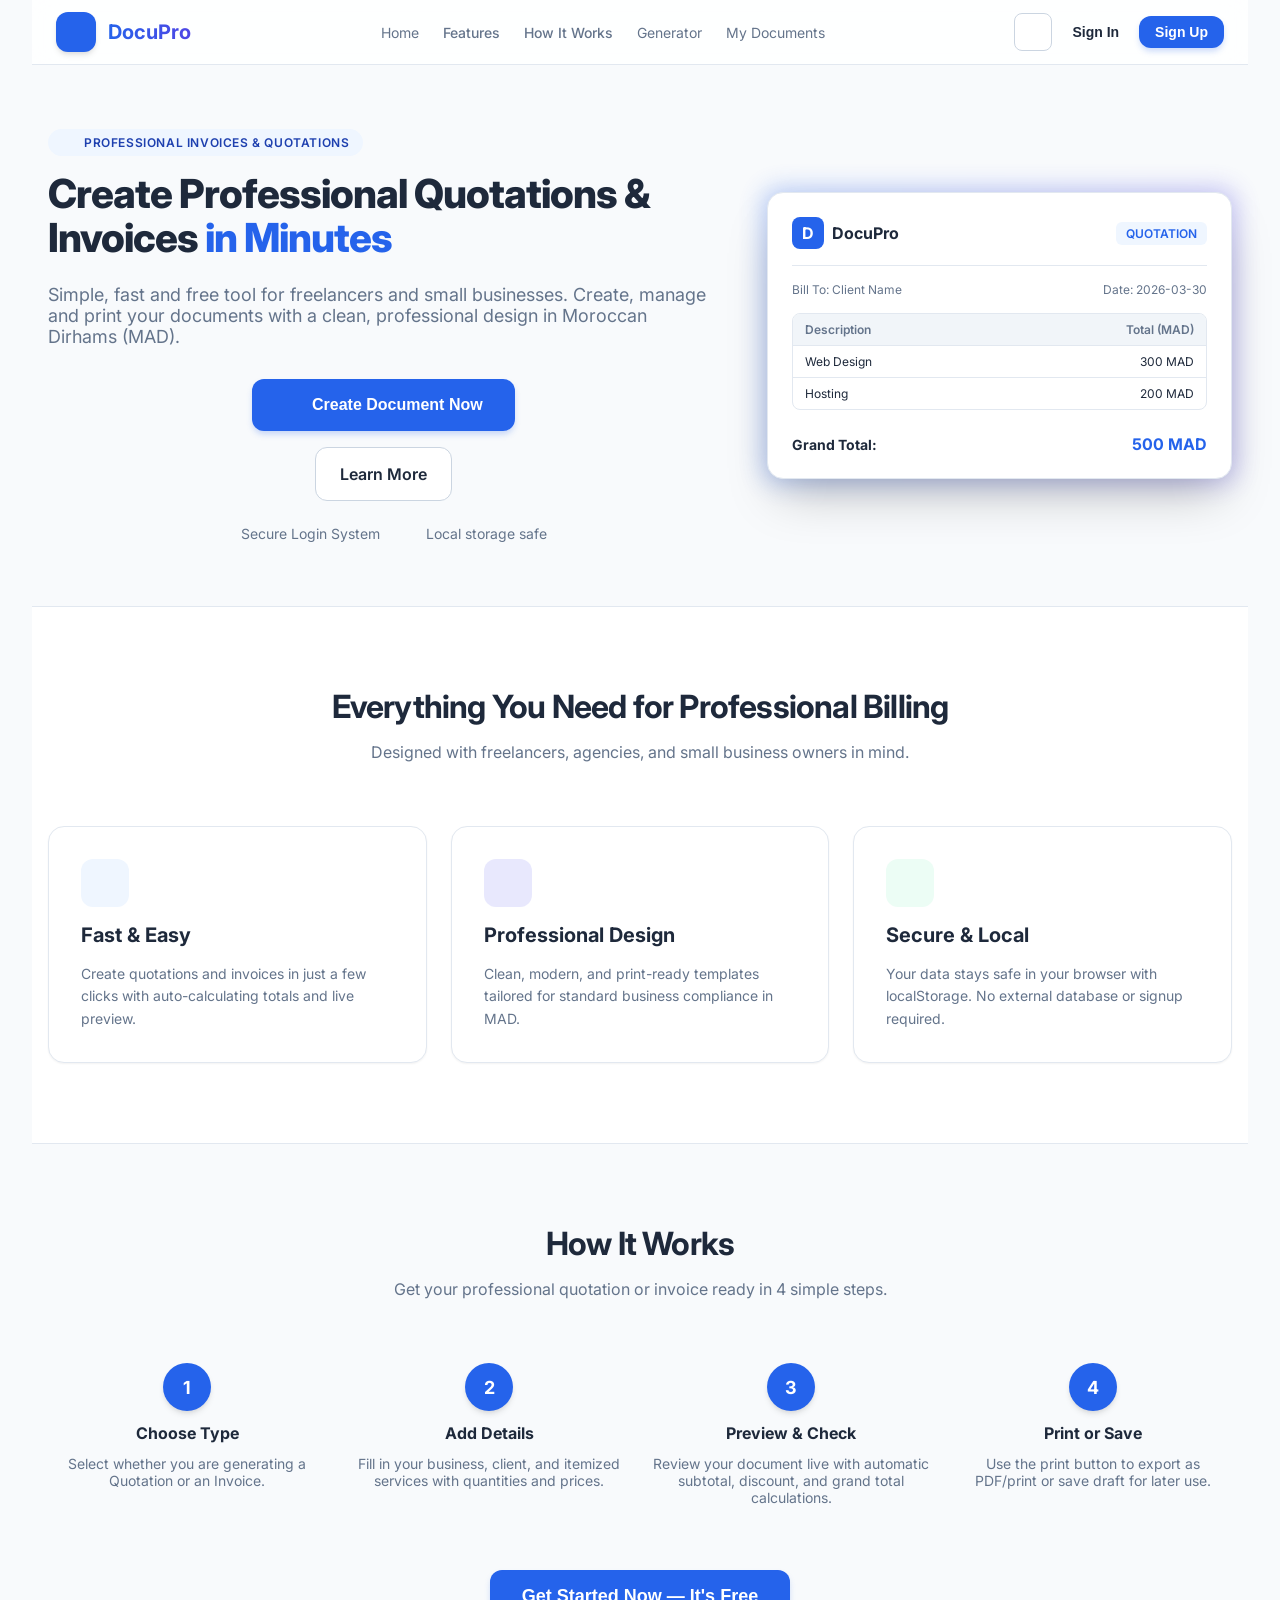
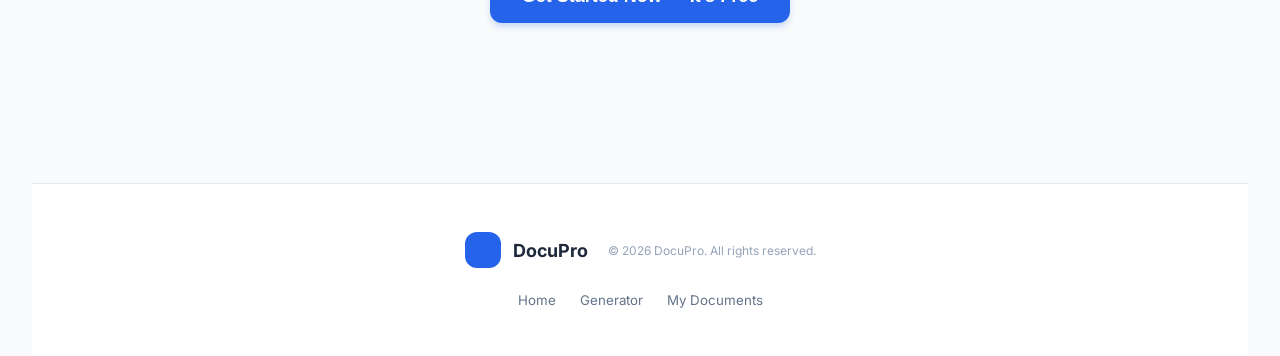
==== public/index.html @ 4db037ce "Update invoice project" ====
<!DOCTYPE html>
<html lang="en" class="light">
<head>
    <meta charset="UTF-8">
    <meta name="viewport" content="width=device-width, initial-scale=1.0">
    <title>DocuPro - Professional Invoices & Quotations Generator</title>
    <!-- Lucide Icons -->
    <script src="https://unpkg.com/lucide@latest"></script>
    <!-- Google Fonts Inter -->
    <link href="https://fonts.googleapis.com/css2?family=Inter:wght@300;400;500;600;700&display=swap" rel="stylesheet">
    <link rel="stylesheet" href="./css/app.css">
</head>
<body>

    <!-- Toast Notification Container -->
    <div id="toast-container" class="fixed bottom-5 right-5 z-50 flex flex-col gap-2 max-w-md w-full pointer-events-none"></div>

    <!-- AUTH MODAL -->
    <div id="auth-modal" class="fixed inset-0 z-50 bg-slate-900/60 backdrop-blur-sm flex items-center justify-center p-4 hidden" style="background: rgba(15, 23, 42, 0.6);">
        <div class="card max-w-md w-full p-6 relative" style="background-color: var(--bg-card); border-radius: 1rem; box-shadow: var(--shadow-2xl);">
            <button onclick="closeAuthModal()" class="absolute top-4 right-4" style="background:none; border:none; cursor:pointer; color:var(--text-secondary);">
                <i data-lucide="x" style="width:1.25rem; height:1.25rem;"></i>
            </button>
            <div class="text-center" style="margin-bottom: 1.5rem;">
                <div style="width: 3rem; height: 3rem; background-color: var(--primary-light); color: var(--primary); border-radius: 0.75rem; display: flex; align-items: center; justify-content: center; margin: 0 auto 0.75rem auto;">
                    <i data-lucide="lock" style="width: 1.5rem; height: 1.5rem;"></i>
                </div>
                <h3 id="auth-modal-title" class="text-xl font-bold">Welcome to DocuPro</h3>
                <p id="auth-modal-subtitle" class="text-xs" style="color: var(--text-secondary); margin-top: 0.25rem;">Please sign in or create an account to access the generator.</p>
            </div>

            <form id="auth-form" onsubmit="handleAuthSubmit(event)" style="display: flex; flex-direction: column; gap: 1rem;">
                <div id="auth-name-field" class="hidden">
                    <label class="form-label">Full Name</label>
                    <input type="text" id="auth-name" placeholder="John Doe" class="form-input">
                </div>
                <div>
                    <label class="form-label">Email Address</label>
                    <input type="email" id="auth-email" required placeholder="name@example.com" class="form-input">
                </div>
                <div>
                    <label class="form-label">Password</label>
                    <input type="password" id="auth-password" required placeholder="••••••••" class="form-input">
                </div>
                <button type="submit" id="auth-submit-btn" class="btn-primary" style="width: 100%; padding: 0.875rem; justify-content: center;">
                    Sign In
                </button>
            </form>

            <div class="text-center text-xs" style="margin-top: 1.25rem; padding-top: 1rem; border-top: 1px solid var(--border-color); color: var(--text-secondary);">
                <span id="auth-switch-text">Don't have an account?</span>
                <button type="button" onclick="toggleAuthMode()" id="auth-switch-btn" style="background:none; border:none; color:var(--primary); font-weight:600; cursor:pointer; margin-left:0.25rem;">Sign Up</button>
            </div>
        </div>
    </div>

    <!-- MAIN HEADER -->
    <header>
        <div class="header-inner">
            <div class="flex items-center gap-3 cursor-pointer" onclick="switchView('landing')">
                <div style="background-color: var(--primary); color: #ffffff; padding: 0.5rem; border-radius: 0.75rem; display: flex; align-items: center; justify-content: center; box-shadow: var(--shadow-md);">
                    <i data-lucide="file-text" style="width: 1.5rem; height: 1.5rem;"></i>
                </div>
                <span style="font-size: 1.25rem; font-weight: 700; background: linear-gradient(to right, #2563eb, #4f46e5); -webkit-background-clip: text; -webkit-text-fill-color: transparent;">DocuPro</span>
            </div>

            <!-- Desktop Nav Links -->
            <nav class="hide-mobile" style="display: flex; align-items: center; gap: 1.5rem; font-size: 0.875rem; font-weight: 500;">
                <button onclick="switchView('landing')" style="background:none; border:none; cursor:pointer; color:var(--text-secondary); font-family:inherit; font-size:inherit;">Home</button>
                <a href="#features" onclick="switchView('landing')" style="color:var(--text-secondary); text-decoration:none;">Features</a>
                <a href="#how-it-works" onclick="switchView('landing')" style="color:var(--text-secondary); text-decoration:none;">How It Works</a>
                <button onclick="checkAccessAndSwitch('generator')" style="background:none; border:none; cursor:pointer; color:var(--text-secondary); font-family:inherit; font-size:inherit;">Generator</button>
                <button onclick="checkAccessAndSwitch('history')" style="background:none; border:none; cursor:pointer; color:var(--text-secondary); font-family:inherit; font-size:inherit;">My Documents</button>
            </nav>

            <div class="flex items-center gap-3">
                <!-- Theme Toggle -->
                <button onclick="toggleTheme()" class="btn-secondary" style="padding: 0.5rem; border-radius: 0.5rem;" aria-label="Toggle Theme">
                    <i data-lucide="sun" id="theme-icon-sun" class="hidden" style="width: 1.25rem; height: 1.25rem;"></i>
                    <i data-lucide="moon" id="theme-icon-moon" style="width: 1.25rem; height: 1.25rem;"></i>
                </button>

                <!-- User Profile / Auth Area -->
                <div id="user-auth-area" class="flex items-center gap-3">
                    <!-- Populated by JS -->
                </div>

                <!-- Mobile Menu Button -->
                <button onclick="toggleMobileMenu()" class="btn-secondary hide-desktop" style="padding: 0.5rem; border-radius: 0.5rem; display: none;" aria-label="Menu">
                    <i data-lucide="menu" style="width: 1.5rem; height: 1.5rem;"></i>
                </button>
            </div>
        </div>

        <!-- Mobile Menu Dropdown -->
        <div id="mobile-menu" class="hidden" style="background-color: var(--bg-card); border-bottom: 1px solid var(--border-color); padding: 0.75rem 1rem 1.25rem 1rem; display: flex; flex-direction: column; gap: 0.5rem;">
            <button onclick="switchView('landing'); toggleMobileMenu();" style="text-align: left; background: none; border: none; padding: 0.5rem; border-radius: 0.5rem; color: var(--text-main); font-weight: 500; cursor:pointer;">Home</button>
            <button onclick="checkAccessAndSwitch('generator'); toggleMobileMenu();" style="text-align: left; background: none; border: none; padding: 0.5rem; border-radius: 0.5rem; color: var(--text-main); font-weight: 500; cursor:pointer;">Generator</button>
            <button onclick="checkAccessAndSwitch('history'); toggleMobileMenu();" style="text-align: left; background: none; border: none; padding: 0.5rem; border-radius: 0.5rem; color: var(--text-main); font-weight: 500; cursor:pointer;">My Documents</button>
            <div id="mobile-auth-btn-container" style="padding-top: 0.5rem;"></div>
        </div>
    </header>

    <!-- CONTENT VIEWS CONTAINER -->
    <main style="flex-grow: 1;">

        <!-- 1. LANDING PAGE VIEW -->
        <section id="view-landing" class="view-section">
            <!-- Hero Section -->
            <div class="max-w-7xl mx-auto px-4 sm:px-6 lg:px-8 py-16 lg:py-24 lg-grid-items-center" style="display: grid; grid-template-columns: repeat(12, minmax(0, 1fr)); gap: 3rem; align-items: center;">
                <div class="lg-col-7" style="grid-column: span 12 / span 12; text-align: center;">
                    <style>@media(min-width:1024px){.lg-col-7{grid-column: span 7 / span 7 !important; text-align: left !important;}}</style>
                    <div class="hero-badge">
                        <i data-lucide="sparkles" style="width: 0.875rem; height: 0.875rem;"></i> Professional Invoices & Quotations
                    </div>
                    <h1 style="font-size: 2.5rem; line-height: 1.1; font-weight: 800; letter-spacing: -0.025em; margin-top: 1rem; margin-bottom: 1.5rem;">
                        Create Professional Quotations & Invoices <span style="color: var(--primary);">in Minutes</span>
                    </h1>
                    <p style="font-size: 1.125rem; color: var(--text-secondary); max-width: 42rem; margin: 0 auto 2rem auto;" class="lg-mx-0">
                        Simple, fast and free tool for freelancers and small businesses. Create, manage and print your documents with a clean, professional design in Moroccan Dirhams (MAD).
                    </p>
                    <div class="flex flex-col sm:flex-row items-center justify-center lg:justify-start gap-4" style="display: flex; flex-wrap: wrap;">
                        <button onclick="checkAccessAndSwitch('generator')" class="btn-primary" style="padding: 1rem 2rem; font-size: 1rem;">
                            <i data-lucide="arrow-right" style="width: 1.25rem; height: 1.25rem;"></i>
                            Create Document Now
                        </button>
                        <a href="#features" class="btn-secondary" style="padding: 1rem 1.5rem; font-size: 1rem; text-decoration: none;">
                            Learn More
                        </a>
                    </div>
                    <div style="margin-top: 1.5rem; display: flex; align-items: center; justify-content: center; gap: 1.5rem; font-size: 0.875rem; color: var(--text-secondary);">
                        <div style="display: flex; align-items: center; gap: 0.375rem;"><i data-lucide="check-circle-2" style="width: 1rem; height: 1rem; color: var(--emerald-text);"></i> Secure Login System</div>
                        <div style="display: flex; align-items: center; gap: 0.375rem;"><i data-lucide="check-circle-2" style="width: 1rem; height: 1rem; color: var(--emerald-text);"></i> Local storage safe</div>
                    </div>
                </div>

                <!-- Hero Visual Preview -->
                <div class="lg-col-5" style="grid-column: span 12 / span 12; position: relative;">
                    <style>@media(min-width:1024px){.lg-col-5{grid-column: span 5 / span 5 !important;}}</style>
                    <div style="position: absolute; inset: -0.25rem; background: linear-gradient(to right, #2563eb, #4f46e5); border-radius: 1rem; filter: blur(12px); opacity: 0.3;"></div>
                    <div class="card" style="position: relative; padding: 1.5rem; border-radius: 1rem; box-shadow: var(--shadow-2xl); display: flex; flex-direction: column; gap: 1rem;">
                        <div style="display: flex; justify-content: space-between; align-items: center; border-bottom: 1px solid var(--border-color); padding-bottom: 1rem;">
                            <div style="display: flex; align-items: center; gap: 0.5rem;">
                                <div style="width: 2rem; height: 2rem; border-radius: 0.5rem; background-color: var(--primary); color: white; display: flex; align-items: center; justify-content: center; font-weight: bold;">D</div>
                                <span style="font-weight: 700;">DocuPro</span>
                            </div>
                            <span style="padding: 0.25rem 0.625rem; background-color: var(--primary-light); color: var(--primary); font-weight: 600; font-size: 0.75rem; border-radius: 0.375rem;">QUOTATION</span>
                        </div>
                        <div style="font-size: 0.75rem; color: var(--text-secondary); display: flex; justify-content: space-between;">
                            <span>Bill To: Client Name</span><span>Date: 2026-03-30</span>
                        </div>
                        <div style="border: 1px solid var(--border-color); border-radius: 0.5rem; overflow: hidden;">
                            <div style="background-color: var(--bg-subtle); padding: 0.5rem 0.75rem; font-size: 0.75rem; font-weight: 600; color: var(--text-secondary); display: flex; justify-content: space-between;">
                                <span>Description</span><span>Total (MAD)</span>
                            </div>
                            <div style="padding: 0.5rem 0.75rem; font-size: 0.75rem; border-top: 1px solid var(--border-color); display: flex; justify-content: space-between;">
                                <span>Web Design</span><span>300 MAD</span>
                            </div>
                            <div style="padding: 0.5rem 0.75rem; font-size: 0.75rem; border-top: 1px solid var(--border-color); display: flex; justify-content: space-between;">
                                <span>Hosting</span><span>200 MAD</span>
                            </div>
                        </div>
                        <div style="display: flex; justify-content: space-between; align-items: center; padding-top: 0.5rem; font-weight: 700; font-size: 0.875rem;">
                            <span>Grand Total:</span>
                            <span style="color: var(--primary); font-size: 1rem;">500 MAD</span>
                        </div>
                    </div>
                </div>
            </div>

            <!-- Features Highlight Section -->
            <section id="features" style="padding: 5rem 0; background-color: var(--bg-card); border-top: 1px solid var(--border-color); border-bottom: 1px solid var(--border-color);">
                <div class="max-w-7xl mx-auto px-4 sm:px-6 lg:px-8">
                    <div class="text-center max-w-3xl mx-auto" style="margin-bottom: 4rem;">
                        <h2 style="font-size: 2rem; font-weight: 700; letter-spacing: -0.025em; margin-bottom: 1rem;">Everything You Need for Professional Billing</h2>
                        <p style="color: var(--text-secondary);">Designed with freelancers, agencies, and small business owners in mind.</p>
                    </div>

                    <div class="grid-3">
                        <div class="card" style="padding: 2rem; display: flex; flex-direction: column; gap: 1rem;">
                            <div style="width: 3rem; height: 3rem; border-radius: 0.75rem; background-color: var(--primary-light); color: var(--primary); display: flex; align-items: center; justify-content: center; font-weight: bold;">
                                <i data-lucide="zap" style="width: 1.5rem; height: 1.5rem;"></i>
                            </div>
                            <h3 style="font-size: 1.25rem; font-weight: 700;">Fast & Easy</h3>
                            <p style="color: var(--text-secondary); font-size: 0.875rem; line-height: 1.6;">Create quotations and invoices in just a few clicks with auto-calculating totals and live preview.</p>
                        </div>

                        <div class="card" style="padding: 2rem; display: flex; flex-direction: column; gap: 1rem;">
                            <div style="width: 3rem; height: 3rem; border-radius: 0.75rem; background-color: rgba(99, 102, 241, 0.15); color: #6366f1; display: flex; align-items: center; justify-content: center; font-weight: bold;">
                                <i data-lucide="shield-check" style="width: 1.5rem; height: 1.5rem;"></i>
                            </div>
                            <h3 style="font-size: 1.25rem; font-weight: 700;">Professional Design</h3>
                            <p style="color: var(--text-secondary); font-size: 0.875rem; line-height: 1.6;">Clean, modern, and print-ready templates tailored for standard business compliance in MAD.</p>
                        </div>

                        <div class="card" style="padding: 2rem; display: flex; flex-direction: column; gap: 1rem;">
                            <div style="width: 3rem; height: 3rem; border-radius: 0.75rem; background-color: var(--emerald-bg); color: var(--emerald-text); display: flex; align-items: center; justify-content: center; font-weight: bold;">
                                <i data-lucide="lock" style="width: 1.5rem; height: 1.5rem;"></i>
                            </div>
                            <h3 style="font-size: 1.25rem; font-weight: 700;">Secure & Local</h3>
                            <p style="color: var(--text-secondary); font-size: 0.875rem; line-height: 1.6;">Your data stays safe in your browser with localStorage. No external database or signup required.</p>
                        </div>
                    </div>
                </div>
            </section>

            <!-- How It Works Section -->
            <section id="how-it-works" class="max-w-7xl mx-auto px-4 sm:px-6 lg:px-8 py-20">
                <div class="text-center max-w-3xl mx-auto" style="margin-bottom: 4rem;">
                    <h2 style="font-size: 2rem; font-weight: 700; letter-spacing: -0.025em; margin-bottom: 1rem;">How It Works</h2>
                    <p style="color: var(--text-secondary);">Get your professional quotation or invoice ready in 4 simple steps.</p>
                </div>

                <div class="grid-4">
                    <div class="text-center" style="display: flex; flex-direction: column; gap: 0.75rem; align-items: center;">
                        <div style="width: 3rem; height: 3rem; border-radius: 9999px; background-color: var(--primary); color: white; font-weight: bold; display: flex; align-items: center; justify-content: center; font-size: 1.125rem; box-shadow: var(--shadow-md);">1</div>
                        <h4 style="font-weight: 700;">Choose Type</h4>
                        <p style="font-size: 0.875rem; color: var(--text-secondary);">Select whether you are generating a Quotation or an Invoice.</p>
                    </div>

                    <div class="text-center" style="display: flex; flex-direction: column; gap: 0.75rem; align-items: center;">
                        <div style="width: 3rem; height: 3rem; border-radius: 9999px; background-color: var(--primary); color: white; font-weight: bold; display: flex; align-items: center; justify-content: center; font-size: 1.125rem; box-shadow: var(--shadow-md);">2</div>
                        <h4 style="font-weight: 700;">Add Details</h4>
                        <p style="font-size: 0.875rem; color: var(--text-secondary);">Fill in your business, client, and itemized services with quantities and prices.</p>
                    </div>

                    <div class="text-center" style="display: flex; flex-direction: column; gap: 0.75rem; align-items: center;">
                        <div style="width: 3rem; height: 3rem; border-radius: 9999px; background-color: var(--primary); color: white; font-weight: bold; display: flex; align-items: center; justify-content: center; font-size: 1.125rem; box-shadow: var(--shadow-md);">3</div>
                        <h4 style="font-weight: 700;">Preview & Check</h4>
                        <p style="font-size: 0.875rem; color: var(--text-secondary);">Review your document live with automatic subtotal, discount, and grand total calculations.</p>
                    </div>

                    <div class="text-center" style="display: flex; flex-direction: column; gap: 0.75rem; align-items: center;">
                        <div style="width: 3rem; height: 3rem; border-radius: 9999px; background-color: var(--primary); color: white; font-weight: bold; display: flex; align-items: center; justify-content: center; font-size: 1.125rem; box-shadow: var(--shadow-md);">4</div>
                        <h4 style="font-weight: 700;">Print or Save</h4>
                        <p style="font-size: 0.875rem; color: var(--text-secondary);">Use the print button to export as PDF/print or save draft for later use.</p>
                    </div>
                </div>

                <div class="text-center" style="margin-top: 4rem;">
                    <button onclick="checkAccessAndSwitch('generator')" class="btn-primary" style="padding: 1rem 2rem; font-size: 1.125rem;">
                        Get Started Now — It's Free
                    </button>
                </div>
            </section>
        </section>

        <!-- 2. GENERATOR APP VIEW -->
        <section id="view-generator" class="view-section hidden max-w-7xl mx-auto px-4 sm:px-6 lg:px-8 py-8">
            <div class="lg-grid-12" style="display: flex; flex-direction: column; gap: 2rem;">
                <style>@media(min-width:1024px){.lg-grid-12{display: grid; grid-template-columns: repeat(12, minmax(0, 1fr));}}</style>
                
                <!-- Left/Main Column: Form Editor -->
                <div class="lg-col-7" style="grid-column: span 12 / span 12; display: flex; flex-direction: column; gap: 1.5rem;">
                    <style>@media(min-width:1024px){.lg-col-7{grid-column: span 7 / span 7 !important;}}</style>
                    
                    <div class="card p-6 flex flex-col sm:flex-row items-center justify-between gap-4" style="display: flex; justify-content: space-between; align-items: center;">
                        <div>
                            <h2 style="font-size: 1.5rem; font-weight: 700;">Create Document</h2>
                            <p style="font-size: 0.875rem; color: var(--text-secondary); margin-top: 0.25rem;">Fill in the details below and preview your document in real time.</p>
                        </div>
                        <!-- Document Type Selector -->
                        <div style="display: inline-flex; padding: 0.25rem; background-color: var(--bg-subtle); border-radius: 0.75rem; border: 1px solid var(--border-color); width: 100%; max-width: 250px;">
                            <button type="button" id="type-quotation" onclick="setDocumentType('Quotation')" style="flex: 1; padding: 0.5rem 1rem; border-radius: 0.5rem; border: none; font-size: 0.875rem; font-weight: 600; cursor: pointer; transition: 0.15s; background-color: var(--primary); color: white; box-shadow: var(--shadow-sm);">Quotation</button>
                            <button type="button" id="type-invoice" onclick="setDocumentType('Invoice')" style="flex: 1; padding: 0.5rem 1rem; border-radius: 0.5rem; border: none; font-size: 0.875rem; font-weight: 600; cursor: pointer; transition: 0.15s; background: transparent; color: var(--text-secondary);">Invoice</button>
                        </div>
                    </div>

                    <!-- Main Editor Form -->
                    <form id="doc-form" onsubmit="event.preventDefault();" style="display: flex; flex-direction: column; gap: 1.5rem;">
                        <!-- Business & Client Info Grid -->
                        <div class="grid-2">
                            
                            <!-- Business Information -->
                            <div class="card p-6" style="display: flex; flex-direction: column; gap: 1rem;">
                                <h3 style="font-weight: 700; display: flex; align-items: center; gap: 0.5rem; font-size: 1rem;">
                                    <i data-lucide="briefcase" style="width: 1rem; height: 1rem; color: var(--primary);"></i> Business Information
                                </h3>
                                <div style="display: flex; flex-direction: column; gap: 0.75rem;">
                                    <div>
                                        <label class="form-label">Business Name *</label>
                                        <input type="text" id="biz-name" required placeholder="e.g. My Digital Agency" oninput="saveDraftAuto(); updatePreview();" class="form-input">
                                    </div>
                                    <div>
                                        <label class="form-label">Address</label>
                                        <input type="text" id="biz-address" placeholder="123 Main Street, Tangier" oninput="saveDraftAuto(); updatePreview();" class="form-input">
                                    </div>
                                    <div class="grid-2">
                                        <div>
                                            <label class="form-label">Email</label>
                                            <input type="email" id="biz-email" placeholder="contact@mybiz.com" oninput="saveDraftAuto(); updatePreview();" class="form-input">
                                        </div>
                                        <div>
                                            <label class="form-label">Phone</label>
                                            <input type="text" id="biz-phone" placeholder="+212 600 123 456" oninput="saveDraftAuto(); updatePreview();" class="form-input">
                                        </div>
                                    </div>
                                    <!-- Logo Upload Field -->
                                    <div>
                                        <label class="form-label">Company Logo</label>
                                        <div style="display: flex; align-items: center; gap: 0.75rem;">
                                            <input type="file" id="biz-logo-input" accept="image/*" onchange="handleLogoUpload(event)" style="width: 100%; font-size: 0.75rem; color: var(--text-secondary); cursor: pointer;">
                                            <button type="button" onclick="removeLogo()" id="remove-logo-btn" class="hidden" style="background:none; border:none; color: var(--red-text); font-size: 0.75rem; cursor: pointer; text-decoration: underline;">Remove</button>
                                        </div>
                                    </div>
                                </div>
                            </div>

                            <!-- Client Information -->
                            <div class="card p-6" style="display: flex; flex-direction: column; gap: 1rem;">
                                <h3 style="font-weight: 700; display: flex; align-items: center; gap: 0.5rem; font-size: 1rem;">
                                    <i data-lucide="user" style="width: 1rem; height: 1rem; color: var(--primary);"></i> Client Information
                                </h3>
                                <div style="display: flex; flex-direction: column; gap: 0.75rem;">
                                    <div>
                                        <label class="form-label">Client Name *</label>
                                        <input type="text" id="client-name" required placeholder="e.g. Acme Corporation" oninput="saveDraftAuto(); updatePreview();" class="form-input">
                                    </div>
                                    <div>
                                        <label class="form-label">Client Address</label>
                                        <input type="text" id="client-address" placeholder="456 Avenue Mohammed V, Casablanca" oninput="saveDraftAuto(); updatePreview();" class="form-input">
                                    </div>
                                    <div class="grid-2">
                                        <div>
                                            <label class="form-label">Date *</label>
                                            <input type="date" id="doc-date" required onchange="saveDraftAuto(); updatePreview();" class="form-input">
                                        </div>
                                        <div>
                                            <label class="form-label">Document Number</label>
                                            <input type="text" id="doc-number" placeholder="#QT-2026-001" oninput="saveDraftAuto(); updatePreview();" class="form-input">
                                        </div>
                                    </div>
                                </div>
                            </div>
                        </div>

                        <!-- Optional Settings & Discount -->
                        <div class="card p-6 flex flex-col sm:flex-row items-center justify-between gap-4" style="display: flex; justify-content: space-between; align-items: center;">
                            <div style="display: flex; align-items: center; gap: 0.75rem; width: 100%;">
                                <div style="padding: 0.5rem; background-color: var(--primary-light); color: var(--primary); border-radius: 0.75rem; display:flex; align-items:center; justify-content:center;">
                                    <i data-lucide="percent" style="width: 1.25rem; height: 1.25rem;"></i>
                                </div>
                                <div>
                                    <h4 style="font-weight: 700; font-size: 0.875rem;">Discount Percentage</h4>
                                    <p style="font-size: 0.75rem; color: var(--text-secondary);">Apply optional discount to grand total</p>
                                </div>
                            </div>
                            <div style="width: 100%; max-width: 12rem; display: flex; align-items: center; gap: 0.5rem;">
                                <input type="number" id="doc-discount" min="0" max="100" value="0" oninput="saveDraftAuto(); updatePreview();" class="form-input" style="text-align: right;">
                                <span style="font-weight: 700; color: var(--text-secondary);">%</span>
                            </div>
                        </div>

                        <!-- Line Items Section -->
                        <div class="card p-6" style="display: flex; flex-direction: column; gap: 1rem;">
                            <div style="display: flex; justify-content: space-between; align-items: center;">
                                <h3 style="font-weight: 700; display: flex; align-items: center; gap: 0.5rem; font-size: 1.0rem;">
                                    <i data-lucide="list-ordered" style="width: 1rem; height: 1rem; color: var(--primary);"></i> Items & Services
                                </h3>
                                <button type="button" onclick="addItemRow()" style="display: inline-flex; align-items: center; gap: 0.375rem; background-color: var(--primary-light); color: var(--primary-text); border: none; padding: 0.5rem 0.875rem; border-radius: 0.75rem; font-size: 0.75rem; font-weight: 600; cursor: pointer;">
                                    <i data-lucide="plus" style="width: 1rem; height: 1rem;"></i> Add Item
                                </button>
                            </div>

                            <div style="overflow-x: auto;">
                                <table style="width: 100%; text-align: left; border-collapse: collapse; min-width: 600px;">
                                    <thead>
                                        <tr style="border-bottom: 1px solid var(--border-color); font-size: 0.75rem; font-weight: 600; color: var(--text-secondary);">
                                            <th style="padding: 0.625rem 0.5rem; width: 3rem;">#</th>
                                            <th style="padding: 0.625rem 0.5rem;">Description *</th>
                                            <th style="padding: 0.625rem 0.5rem; width: 7rem;">Quantity *</th>
                                            <th style="padding: 0.625rem 0.5rem; width: 9rem;">Unit Price (MAD) *</th>
                                            <th style="padding: 0.625rem 0.5rem; width: 8rem; text-align: right;">Total (MAD)</th>
                                            <th style="padding: 0.625rem 0.5rem; width: 3rem; text-align: center;">Action</th>
                                        </tr>
                                    </thead>
                                    <tbody id="items-table-body" style="font-size: 0.875rem;">
                                        <!-- Dynamic items injected here -->
                                    </tbody>
                                </table>
                            </div>

                            <!-- Grand Total Quick Bar -->
                            <div style="display: flex; justify-content: flex-end; align-items: center; padding-top: 1rem; border-top: 1px solid var(--border-color); gap: 1.5rem;">
                                <span style="font-size: 0.875rem; font-weight: 600; color: var(--text-secondary);">Grand Total (MAD):</span>
                                <span id="quick-grand-total" style="font-size: 1.5rem; font-weight: 800; color: var(--primary);">0.00 MAD</span>
                            </div>
                        </div>

                        <!-- Form Actions Bottom Bar -->
                        <div style="display: flex; flex-wrap: wrap; items: center; justify-content: space-between; gap: 1rem;">
                            <div>
                                <span id="auto-save-indicator" style="display: inline-flex; align-items: center; gap: 0.375rem; font-size: 0.75rem; color: var(--emerald-text); font-weight: 500; background-color: var(--emerald-bg); padding: 0.375rem 0.75rem; border-radius: 0.5rem; border: 1px solid var(--emerald-border);">
                                    <i data-lucide="check-circle-2" style="width: 0.875rem; height: 0.875rem;"></i> Draft saved in localStorage!
                                </span>
                            </div>
                            <div style="display: flex; align-items: center; gap: 0.75rem; flex-wrap: wrap;">
                                <button type="button" onclick="clearForm()" class="btn-secondary" style="padding: 0.625rem 1rem;">
                                    Clear Form
                                </button>
                                <button type="button" onclick="saveDocumentHistory()" style="display: inline-flex; align-items: center; gap: 0.5rem; background-color: #059669; color: white; border: none; padding: 0.625rem 1.25rem; border-radius: 0.75rem; font-size: 0.875rem; font-weight: 600; cursor: pointer; box-shadow: var(--shadow-sm);">
                                    <i data-lucide="save" style="width: 1rem; height: 1rem;"></i> Save to My Documents
                                </button>
                                <button type="button" onclick="triggerPrintCheck()" class="btn-primary" style="padding: 0.625rem 1.5rem;">
                                    <i data-lucide="printer" style="width: 1rem; height: 1rem;"></i> Print Document
                                </button>
                            </div>
                        </div>
                    </form>
                </div>

                <!-- Right Column: Live Document Preview -->
                <div class="lg-col-5 preview-sticky-col" style="grid-column: span 12 / span 12;">
                    <style>@media(min-width:1024px){.lg-col-5{grid-column: span 5 / span 5 !important;}}</style>
                    <div style="position: sticky; top: 5rem; display: flex; flex-direction: column; gap: 1rem;">
                        <div style="display: flex; align-items: center; justify-content: space-between;">
                            <h3 style="font-weight: 700; display: flex; align-items: center; gap: 0.5rem; font-size: 1rem;">
                                <i data-lucide="eye" style="width: 1rem; height: 1rem; color: var(--primary);"></i> Live Preview
                            </h3>
                            <span style="font-size: 0.75rem; color: var(--text-secondary);">Updates instantly</span>
                        </div>

                        <!-- Printable Document Container -->
                        <div id="printable-document" style="background-color: #ffffff; color: #1e293b; padding: 2rem; border-radius: 1rem; box-shadow: var(--shadow-xl); border: 1px solid var(--border-color); display: flex; flex-direction: column; gap: 1.5rem; font-size: 0.875rem; position: relative; overflow: hidden;">
                            <!-- Top Decorative Accent Bar -->
                            <div style="position: absolute; top: 0; left: 0; right: 0; height: 0.5rem; background: linear-gradient(to right, #2563eb, #4f46e5, #1d4ed8);"></div>

                            <!-- Header Info -->
                            <div style="display: flex; justify-content: space-between; align-items: flex-start; border-bottom: 1px solid #e2e8f0; padding-bottom: 1.25rem; padding-top: 0.5rem;">
                                <div style="display: flex; align-items: flex-start; gap: 0.75rem;">
                                    <div id="preview-logo-wrapper" class="hidden" style="flex-shrink: 0; width: 3.5rem; height: 3.5rem; border-radius: 0.75rem; border: 1px solid #e2e8f0; overflow: hidden; background-color: #f8fafc; display: flex; align-items: center; justify-content: center;">
                                        <img id="preview-logo-img" src="" alt="Logo" style="width: 100%; height: 100%; object-fit: cover;">
                                    </div>
                                    <div style="display: flex; flex-direction: column; gap: 0.125rem;">
                                        <h1 id="preview-biz-name" style="font-size: 1.125rem; font-weight: 900; letter-spacing: -0.025em; color: #0f172a;">My Business</h1>
                                        <p id="preview-biz-address" style="font-size: 0.6875rem; color: #64748b;">123 Main Street, Tangier</p>
                                        <p id="preview-biz-contact" style="font-size: 0.6875rem; color: #64748b; font-weight: 500;">contact@mybiz.com | +212 600 123 456</p>
                                    </div>
                                </div>
                                <div style="text-align: right;">
                                    <h2 id="preview-doc-type-title" style="font-size: 1.25rem; font-weight: 900; color: #2563eb; letter-spacing: 0.05em; text-transform: uppercase;">QUOTATION</h2>
                                    <div style="display: inline-block; background-color: #f1f5f9; padding: 0.25rem 0.625rem; border-radius: 0.375rem; margin-top: 0.25rem;">
                                        <p id="preview-doc-number" style="font-size: 0.75rem; font-weight: 700; color: #334155;">#QT-2026-001</p>
                                    </div>
                                </div>
                            </div>

                            <!-- Client & Invoice Meta Info Cards -->
                            <div style="display: grid; grid-template-columns: repeat(2, minmax(0, 1fr)); gap: 1rem; background-color: #f8fafc; padding: 0.875rem; border-radius: 0.75rem; border: 1px solid #f1f5f9; font-size: 0.75rem;">
                                <div>
                                    <span style="color: #94a3b8; font-weight: 700; text-transform: uppercase; letter-spacing: 0.05em; font-size: 0.5625rem; display: block; margin-bottom: 0.25rem;">Billed To :</span>
                                    <h3 id="preview-client-name" style="font-weight: 700; color: #0f172a; font-size: 0.875rem;">Client Name</h3>
                                    <p id="preview-client-address" style="color: #64748b; font-size: 0.6875rem; margin-top: 0.125rem;">Client Address</p>
                                </div>
                                <div style="text-align: right;">
                                    <span style="color: #94a3b8; font-weight: 700; text-transform: uppercase; letter-spacing: 0.05em; font-size: 0.5625rem; display: block; margin-bottom: 0.25rem;">Issue Date :</span>
                                    <p id="preview-doc-date" style="font-weight: 700; color: #1e293b; font-size: 0.875rem; margin-top: 0.125rem;">2026-03-30</p>
                                    <div style="margin-top: 0.5rem; display: inline-flex; align-items: center; gap: 0.25rem; font-size: 0.625rem; color: #059669; font-weight: 600; background-color: #ecfdf5; padding: 0.125rem 0.375rem; border-radius: 0.25rem;">
                                        <i data-lucide="check-circle" style="width: 0.75rem; height: 0.75rem;"></i> Verified Status
                                    </div>
                                </div>
                            </div>

                            <!-- Professional Items Table -->
                            <div style="border: 1px solid #e2e8f0; border-radius: 0.75rem; overflow: hidden; box-shadow: var(--shadow-sm);">
                                <table style="width: 100%; text-align: left; border-collapse: collapse;">
                                    <thead>
                                        <tr style="background-color: #0f172a; color: white; font-weight: 700; font-size: 0.6875rem; text-transform: uppercase; letter-spacing: 0.05em;">
                                            <th style="padding: 0.625rem 0.75rem; width: 2.5rem; text-align: center;">#</th>
                                            <th style="padding: 0.625rem 0.75rem;">Description</th>
                                            <th style="padding: 0.625rem 0.75rem; text-align: center; width: 3.5rem;">Qty</th>
                                            <th style="padding: 0.625rem 0.75rem; text-align: right; width: 5.5rem;">Price</th>
                                            <th style="padding: 0.625rem 0.75rem; text-align: right; width: 5.5rem;">Total</th>
                                        </tr>
                                    </thead>
                                    <tbody id="preview-items-body" style="font-size: 0.75rem;">
                                        <!-- Injected via JS -->
                                    </tbody>
                                </table>
                            </div>

                            <!-- Totals Box -->
                            <div style="display: flex; justify-content: space-between; align-items: flex-end; padding-top: 0.5rem;">
                                <div style="font-size: 0.625rem; color: #94a3b8; max-width: 12rem; line-height: 1.25;">
                                    <p>Terms & Conditions: Payment is due within 15 days of issue date.</p>
                                </div>
                                <div style="width: 14rem; display: flex; flex-direction: column; gap: 0.375rem; font-size: 0.75rem; background-color: #f8fafc; padding: 0.75rem; border-radius: 0.75rem; border: 1px solid #f1f5f9;">
                                    <div style="display: flex; justify-content: space-between; color: #475569;">
                                        <span>Subtotal:</span>
                                        <span id="preview-subtotal" style="font-weight: 600;">0.00 MAD</span>
                                    </div>
                                    <div id="preview-discount-row" class="hidden" style="display: flex; justify-content: space-between; color: #475569;">
                                        <span id="preview-discount-label">Discount (0%):</span>
                                        <span id="preview-discount-amount" style="font-weight: 600; color: #dc2626;">-0.00 MAD</span>
                                    </div>
                                    <div style="display: flex; justify-content: space-between; font-size: 0.875rem; font-weight: 900; color: #0f172a; padding-top: 0.375rem; border-top: 1px solid #e2e8f0;">
                                        <span>Grand Total:</span>
                                        <span id="preview-grand-total" style="color: #2563eb;">0.00 MAD</span>
                                    </div>
                                </div>
                            </div>

                            <!-- Footer Signature Note -->
                            <div style="padding-top: 1.25rem; border-top: 1px solid #f1f5f9; display: flex; justify-content: space-between; align-items: flex-end; color: #94a3b8; font-size: 0.625rem;">
                                <span>Thank you for your business! This is a computer-generated document.</span>
                                <div style="text-align: center;">
                                    <div style="height: 1.75rem; border-bottom: 1px dashed #cbd5e1; width: 7rem; margin-bottom: 0.25rem;"></div>
                                    <span id="preview-signature-name" style="font-weight: 700; color: #334155;">Authorized Signature</span>
                                </div>
                            </div>
                        </div>

                        <!-- Print Action Button -->
                        <button type="button" onclick="triggerPrintCheck()" class="btn-primary" style="width: 100%; padding: 0.875rem; justify-content: center;">
                            <i data-lucide="printer" style="width: 1rem; height: 1rem;"></i> Print / Save as PDF
                        </button>
                    </div>
                </div>

            </div>
        </section>

        <!-- 3. MY DOCUMENTS HISTORY VIEW -->
        <section id="view-history" class="view-section hidden max-w-7xl mx-auto px-4 sm:px-6 lg:px-8 py-12">
            <div style="display: flex; flex-direction: column; gap: 1.5rem;">
                <div style="display: flex; flex-direction: column; sm-flex-row; justify-content: space-between; align-items: flex-start; gap: 1rem;">
                    <div>
                        <h2 style="font-size: 1.875rem; font-weight: 700; letter-spacing: -0.025em;">My Saved Documents</h2>
                        <p style="color: var(--text-secondary); margin-top: 0.25rem;">Access, reload or delete your previously saved quotations and invoices.</p>
                    </div>
                    <button onclick="switchView('generator')" class="btn-primary" style="padding: 0.625rem 1rem;">
                        <i data-lucide="plus" style="width: 1rem; height: 1rem;"></i> Create New
                    </button>
                </div>

                <div id="saved-docs-container" class="grid-3" style="margin-top: 1rem;">
                    <!-- Populated dynamically -->
                </div>
            </div>
        </section>

    </main>

    <!-- FOOTER -->
    <footer style="background-color: var(--bg-card); border-top: 1px solid var(--border-color); margin-top: 5rem;">
        <div class="max-w-7xl mx-auto px-4 sm:px-6 lg:px-8 py-12 flex flex-col md:flex-row items-center justify-between gap-6" style="display: flex; justify-content: space-between; align-items: center;">
            <div style="display: flex; align-items: center; gap: 0.75rem;">
                <div style="background-color: var(--primary); color: white; padding: 0.5rem; border-radius: 0.75rem; display: flex; align-items: center; justify-content: center;">
                    <i data-lucide="file-text" style="width: 1.25rem; height: 1.25rem;"></i>
                </div>
                <span style="font-weight: 700; font-size: 1.125rem;">DocuPro</span>
                <span style="font-size: 0.75rem; color: var(--text-muted); margin-left: 0.5rem;">© 2026 DocuPro. All rights reserved.</span>
            </div>
            <div style="display: flex; align-items: center; gap: 1.5rem; font-size: 0.875rem; color: var(--text-secondary);">
                <button onclick="switchView('landing')" style="background:none; border:none; cursor:pointer; color:inherit; font-family:inherit;">Home</button>
                <button onclick="checkAccessAndSwitch('generator')" style="background:none; border:none; cursor:pointer; color:inherit; font-family:inherit;">Generator</button>
                <button onclick="checkAccessAndSwitch('history')" style="background:none; border:none; cursor:pointer; color:inherit; font-family:inherit;">My Documents</button>
            </div>
        </div>
    </footer>

    <!-- CUSTOM MODAL ALERT -->
    <div id="custom-modal" class="fixed inset-0 z-50 flex items-center justify-center p-4 hidden" style="background: rgba(15, 23, 42, 0.6);">
        <div class="card max-w-md w-full p-6" style="background-color: var(--bg-card); border-radius: 1rem; box-shadow: var(--shadow-2xl); display: flex; flex-direction: column; gap: 1rem;">
            <div style="display: flex; align-items: center; gap: 0.75rem;">
                <div style="width: 2.5rem; height: 2.5rem; border-radius: 0.75rem; background-color: #fef3c7; color: #d97706; display: flex; align-items: center; justify-content: center;">
                    <i data-lucide="alert-triangle" style="width: 1.25rem; height: 1.25rem;"></i>
                </div>
                <h3 id="modal-title" style="font-size: 1.125rem; font-weight: 700;">Notice</h3>
            </div>
            <p id="modal-message" style="font-size: 0.875rem; color: var(--text-secondary); line-height: 1.6;"></p>
            <div style="display: flex; justify-content: flex-end; padding-top: 0.5rem;">
                <button onclick="closeModal()" class="btn-primary" style="padding: 0.625rem 1.25rem;">
                    Got it
                </button>
            </div>
        </div>
    </div>

    <script src="./script.js"></script>
    
</body>
</html>
---- public/css/app.css ----
/* CSS Reset & Variables */
        :root {
            --bg-main: #f8fafc;
            --bg-card: #ffffff;
            --bg-subtle: #f1f5f9;
            --text-main: #1e293b;
            --text-secondary: #64748b;
            --text-muted: #94a3b8;
            --border-color: #e2e8f0;
            --border-dark: #cbd5e1;
            --primary: #2563eb;
            --primary-hover: #1d4ed8;
            --primary-light: #eff6ff;
            --primary-text: #1e40af;
            --emerald-bg: #ecfdf5;
            --emerald-text: #059669;
            --emerald-border: #a7f3d0;
            --red-bg: #fef2f2;
            --red-text: #dc2626;
            --shadow-sm: 0 1px 2px 0 rgba(0, 0, 0, 0.05);
            --shadow-md: 0 4px 6px -1px rgba(0, 0, 0, 0.1), 0 2px 4px -1px rgba(0, 0, 0, 0.06);
            --shadow-lg: 0 10px 15px -3px rgba(0, 0, 0, 0.1), 0 4px 6px -2px rgba(0, 0, 0, 0.05);
            --shadow-2xl: 0 25px 50px -12px rgba(0, 0, 0, 0.25);
            --radius-lg: 1rem;
            --radius-md: 0.75rem;
            --radius-sm: 0.5rem;
        }

        html.dark {
            --bg-main: #0f172a;
            --bg-card: #1e293b;
            --bg-subtle: #0f172a;
            --text-main: #f1f5f9;
            --text-secondary: #94a3b8;
            --text-muted: #64748b;
            --border-color: #334155;
            --border-dark: #475569;
            --primary: #3b82f6;
            --primary-hover: #2563eb;
            --primary-light: rgba(30, 58, 138, 0.4);
            --primary-text: #93c5fd;
            --emerald-bg: rgba(6, 78, 59, 0.4);
            --emerald-text: #34d399;
            --emerald-border: #065f46;
            --red-bg: rgba(127, 29, 29, 0.4);
            --red-text: #f87171;
        }

        * {
            box-sizing: border-box;
            margin: 0;
            padding: 0;
        }

        body {
            font-family: 'Inter', sans-serif;
            background-color: var(--bg-main);
            color: var(--text-main);
            min-height: 100vh;
            display: flex;
            flex-direction: column;
            transition: background-color 0.2s, color 0.2s;
            padding-left: 1rem;
            padding-right: 1rem;
        }

        @media (min-width: 640px) {
            body {
                padding-left: 1.5rem;
                padding-right: 1.5rem;
            }
        }

        @media (min-width: 1024px) {
            body {
                padding-left: 2rem;
                padding-right: 2rem;
            }
        }

        /* Utilities */
        .hidden { display: none !important; }
        .flex { display: flex; }
        .flex-col { flex-direction: column; }
        .items-center { align-items: center; }
        .justify-between { justify-content: space-between; }
        .justify-center { justify-content: center; }
        .justify-end { justify-content: flex-end; }
        .gap-1 { gap: 0.25rem; }
        .gap-1-5 { gap: 0.375rem; }
        .gap-2 { gap: 0.5rem; }
        .gap-3 { gap: 0.75rem; }
        .gap-4 { gap: 1rem; }
        .gap-6 { gap: 1.5rem; }
        .gap-8 { gap: 2rem; }
        .gap-12 { gap: 3rem; }
        .w-full { width: 100%; }
        .h-full { height: 100%; }
        .max-w-7xl { max-width: 80rem; margin-left: auto; margin-right: auto; }
        .max-w-md { max-width: 28rem; }
        .max-w-3xl { max-width: 48rem; }
        .mx-auto { margin-left: auto; margin-right: auto; }
        .text-center { text-align: center; }
        .text-right { text-align: right; }
        .font-bold { font-weight: 700; }
        .font-extrabold { font-weight: 800; }
        .font-semibold { font-weight: 600; }
        .font-medium { font-weight: 500; }
        .text-xs { font-size: 0.75rem; line-height: 1rem; }
        .text-sm { font-size: 0.875rem; line-height: 1.25rem; }
        .text-base { font-size: 1rem; line-height: 1.5rem; }
        .text-lg { font-size: 1.125rem; line-height: 1.75rem; }
        .text-xl { font-size: 1.25rem; line-height: 1.75rem; }
        .text-2xl { font-size: 1.5rem; line-height: 2rem; }
        .text-3xl { font-size: 1.875rem; line-height: 2.25rem; }
        .p-1 { padding: 0.25rem; }
        .p-2 { padding: 0.5rem; }
        .p-3 { padding: 0.75rem; }
        .p-3-5 { padding: 0.875rem; }
        .p-4 { padding: 1rem; }
        .p-5 { padding: 1.25rem; }
        .p-6 { padding: 1.5rem; }
        .p-8 { padding: 2rem; }
        .px-2 { padding-left: 0.5rem; padding-right: 0.5rem; }
        .px-2-5 { padding-left: 0.625rem; padding-right: 0.625rem; }
        .px-3 { padding-left: 0.75rem; padding-right: 0.75rem; }
        .px-3-5 { padding-left: 0.875rem; padding-right: 0.875rem; }
        .px-4 { padding-left: 1rem; padding-right: 1rem; }
        .px-5 { padding-left: 1.25rem; padding-right: 1.25rem; }
        .px-6 { padding-left: 1.5rem; padding-right: 1.5rem; }
        .px-8 { padding-left: 2rem; padding-right: 2rem; }
        .py-1 { padding-top: 0.25rem; padding-bottom: 0.25rem; }
        .py-1-5 { padding-top: 0.375rem; padding-bottom: 0.375rem; }
        .py-2 { padding-top: 0.5rem; padding-bottom: 0.5rem; }
        .py-2-5 { padding-top: 0.625rem; padding-bottom: 0.625rem; }
        .py-3 { padding-top: 0.75rem; padding-bottom: 0.75rem; }
        .py-4 { padding-top: 1rem; padding-bottom: 1.0rem; }
        .py-8 { padding-top: 2rem; padding-bottom: 2rem; }
        .py-12 { padding-top: 3rem; padding-bottom: 3rem; }
        .py-16 { padding-top: 4rem; padding-bottom: 4rem; }
        .py-20 { padding-top: 5rem; padding-bottom: 5rem; }
        .mt-1 { margin-top: 0.25rem; }
        .mt-2 { margin-top: 0.5rem; margin-bottom: 0.5rem; }
        .mt-4 { margin-top: 1rem; }
        .mt-6 { margin-top: 1.5rem; }
        .mt-16 { margin-top: 4rem; }
        .mb-1 { margin-bottom: 0.25rem; }
        .mb-2 { margin-bottom: 0.5rem; margin-top: 0.5rem; }
        .mb-3 { margin-bottom: 0.75rem; }
        .mb-16 { margin-bottom: 4rem; }
        .ml-1 { margin-left: 0.25rem; }
        .ml-auto { margin-left: auto; }
        .shrink-0 { flex-shrink: 0; }
        .relative { position: relative; }
        .absolute { position: absolute; }
        .fixed { position: fixed; }
        .inset-0 { top: 0; right: 0; bottom: 0; left: 0; }
        .top-0 { top: 0; }
        .right-0 { right: 0; }
        .left-0 { left: 0; }
        .top-4 { top: 1rem; }
        .right-4 { right: 1rem; }
        .top-5 { top: 1.25rem; }
        .right-5 { right: 1.25rem; }
        .top-20 { top: 5rem; }
        .z-40 { z-index: 40; }
        .z-50 { z-index: 50; }
        .overflow-hidden { overflow: hidden; }
        .overflow-x-auto { overflow-x: auto; }
        .pointer-events-none { pointer-events: none; }
        .pointer-events-auto { pointer-events: auto; }
        .cursor-pointer { cursor: pointer; }
        .border-collapse { border-collapse: collapse; }
        .object-cover { object-fit: cover; }

        /* Custom Component Classes */
        .card {
            background-color: var(--bg-card);
            border: 1px solid var(--border-color);
            border-radius: var(--radius-lg);
            box-shadow: var(--shadow-sm);
        }

        .btn-primary {
            background-color: var(--primary);
            color: #ffffff;
            border: none;
            border-radius: var(--radius-md);
            padding: 0.75rem 1.25rem;
            font-size: 0.875rem;
            font-weight: 600;
            cursor: pointer;
            box-shadow: 0 4px 6px -1px rgba(37, 99, 235, 0.25);
            transition: background-color 0.15s ease, transform 0.15s ease;
            display: inline-flex;
            align-items: center;
            justify-content: center;
            gap: 0.5rem;
            text-decoration: none;
        }
        .btn-primary:hover {
            background-color: var(--primary-hover);
        }

        .btn-secondary {
            background-color: var(--bg-card);
            color: var(--text-main);
            border: 1px solid var(--border-dark);
            border-radius: var(--radius-md);
            padding: 0.75rem 1.25rem;
            font-size: 0.875rem;
            font-weight: 600;
            cursor: pointer;
            transition: background-color 0.15s ease;
            display: inline-flex;
            align-items: center;
            justify-content: center;
            gap: 0.5rem;
            text-decoration: none;
        }
        .btn-secondary:hover {
            background-color: var(--bg-subtle);
        }

        .form-input {
            width: 100%;
            padding: 0.625rem 0.875rem;
            border-radius: var(--radius-md);
            border: 1px solid var(--border-dark);
            background-color: var(--bg-card);
            color: var(--text-main);
            font-size: 0.875rem;
            font-family: inherit;
            outline: none;
            transition: border-color 0.15s, box-shadow 0.15s;
        }
        .form-input:focus {
            border-color: var(--primary);
            box-shadow: 0 0 0 2px rgba(59, 130, 246, 0.3);
        }

        .form-label {
            display: block;
            font-size: 0.75rem;
            font-weight: 600;
            color: var(--text-secondary);
            margin-bottom: 0.25rem;
        }

        /* Layout Grids */
        .grid-2 { display: grid; grid-template-columns: repeat(2, minmax(0, 1fr)); gap: 1rem; }
        .grid-3 { display: grid; grid-template-columns: repeat(3, minmax(0, 1fr)); gap: 1.5rem; }
        .grid-4 { display: grid; grid-template-columns: repeat(4, minmax(0, 1fr)); gap: 1.5rem; }

        @media (max-width: 1024px) {
            .lg-grid-12 { display: flex; flex-direction: column; }
            .lg-col-7, .lg-col-5 { width: 100%; }
            .preview-sticky-col { width: 100% !important; }
        }

        @media (min-width: 1024px) {
            .lg-grid-12 { display: grid; grid-template-columns: repeat(12, minmax(0, 1fr)); gap: 2rem; }
            .lg-col-7 { grid-column: span 7 / span 7; }
            .lg-col-5 { grid-column: span 5 / span 5; }
            .preview-sticky-col { width: 480px; flex-shrink: 0; }
        }

        @media (max-width: 768px) {
            .grid-2, .grid-3, .grid-4 { grid-template-columns: 1fr; }
            .hide-mobile { display: none !important; }
            .flex-col-mobile { flex-direction: column !important; align-items: stretch !important; }
        }

        /* Header Styling */
        header {
            position: sticky;
            top: 0;
            z-index: 40;
            background-color: rgba(255, 255, 255, 0.85);
            backdrop-filter: blur(12px);
            border-bottom: 1px solid var(--border-color);
            transition: background-color 0.2s, border-color 0.2s;
        }
        html.dark header {
            background-color: rgba(15, 23, 42, 0.85);
        }
        .header-inner {
            max-width: 80rem;
            margin: 0 auto;
            padding: 0 1.5rem;
            height: 4rem;
            display: flex;
            align-items: center;
            justify-content: space-between;
        }

        /* Hero Section */
        .hero-badge {
            display: inline-flex;
            align-items: center;
            gap: 0.5rem;
            background-color: var(--primary-light);
            color: var(--primary-text);
            padding: 0.375rem 0.875rem;
            border-radius: 9999px;
            font-size: 0.75rem;
            font-weight: 600;
            text-transform: uppercase;
            letter-spacing: 0.05em;
        }

        /* Print styles */
        @media print {
            body * {
                visibility: hidden !important;
            }
            #printable-document, #printable-document * {
                visibility: visible !important;
            }
            #printable-document {
                position: fixed !important;
                left: 0 !important;
                top: 0 !important;
                width: 100% !important;
                height: 100% !important;
                max-height: 100vh !important;
                margin: 0 !important;
                padding: 12mm !important;
                box-shadow: none !important;
                border: none !important;
                background: #ffffff !important;
                color: #1e293b !important;
                overflow: hidden !important;
                page-break-inside: avoid !important;
                page-break-after: avoid !important;
            }
            .no-print {
                display: none !important;
            }
            @page {
                size: A4 portrait;
                margin: 0mm;
            }
        }

        /* Custom Scrollbar */
        ::-webkit-scrollbar {
            width: 8px;
            height: 8px;
        }
        ::-webkit-scrollbar-track {
            background: var(--bg-subtle);
        }
        ::-webkit-scrollbar-thumb {
            background: var(--border-dark);
            border-radius: 4px;
        }
        ::-webkit-scrollbar-thumb:hover {
            background: var(--text-muted);
        }
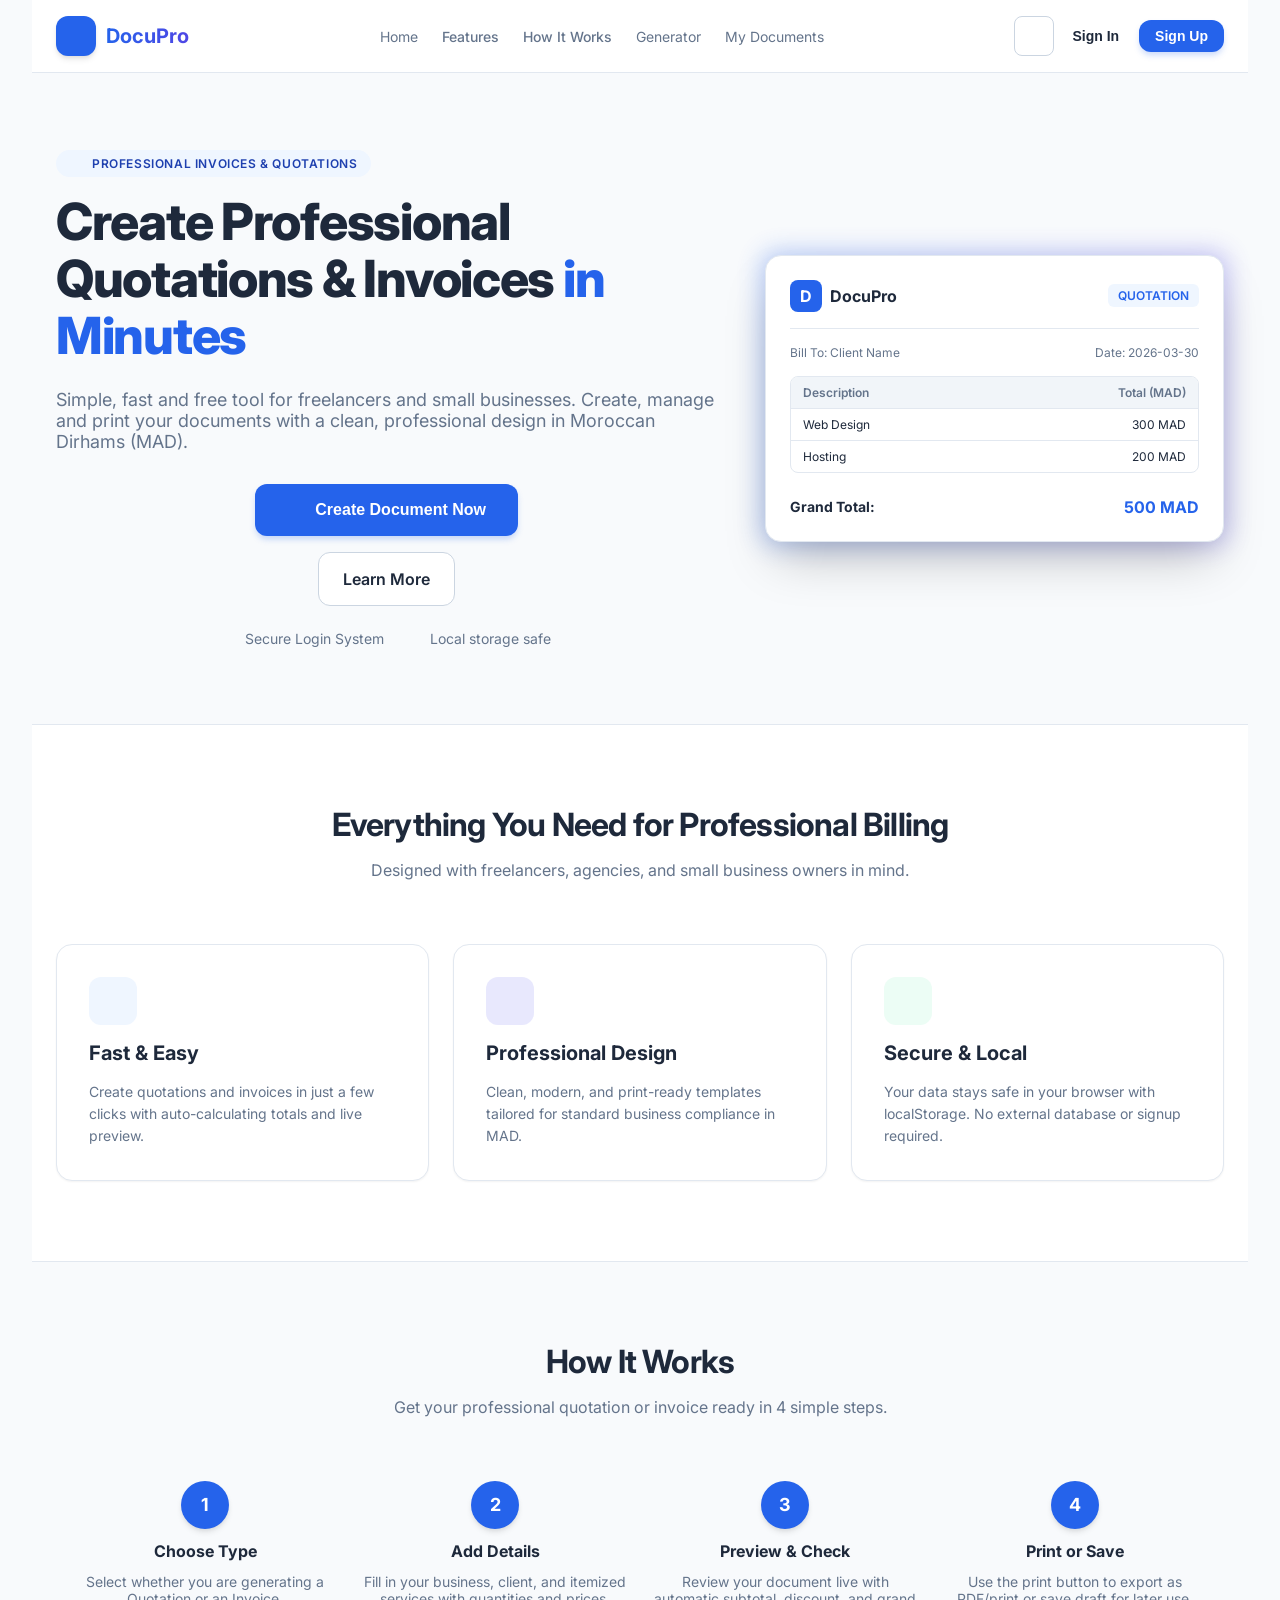
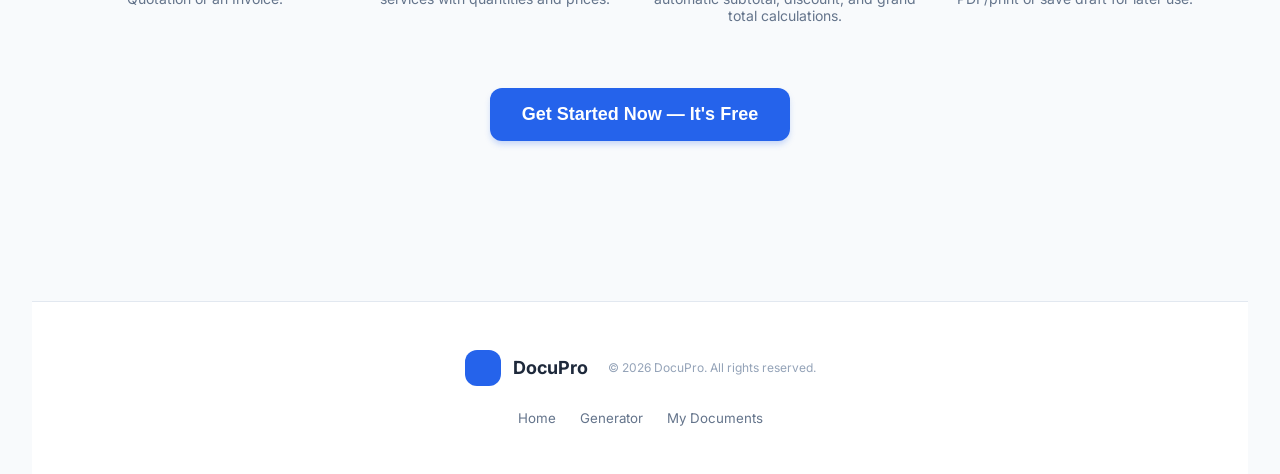
==== commit 50603766: "update print button design" ====
--- a/public/index.html
+++ b/public/index.html
@@ -9,6 +9,8 @@
     <!-- Google Fonts Inter -->
     <link href="https://fonts.googleapis.com/css2?family=Inter:wght@300;400;500;600;700&display=swap" rel="stylesheet">
     <link rel="stylesheet" href="./css/app.css">
+
+   
 </head>
 <body>
 
@@ -578,6 +580,6 @@
     </div>
 
     <script src="./script.js"></script>
-    
+
 </body>
 </html>
--- a/public/css/app.css
+++ b/public/css/app.css
@@ -1,4 +1,4 @@
-
+     
         /* CSS Reset & Variables */
         :root {
             --bg-main: #f8fafc;
@@ -310,8 +310,20 @@
             letter-spacing: 0.05em;
         }
 
-        /* Print styles */
+        /* Print styles - FIX FOR EXACT 1 PAGE A4 */
         @media print {
+            @page {
+                size: A4 portrait;
+                margin: 0mm !important;
+            }
+            html, body {
+                width: 210mm !important;
+                height: 297mm !important;
+                margin: 0 !important;
+                padding: 0 !important;
+                overflow: hidden !important;
+                background: #ffffff !important;
+            }
             body * {
                 visibility: hidden !important;
             }
@@ -322,26 +334,27 @@
                 position: fixed !important;
                 left: 0 !important;
                 top: 0 !important;
-                width: 100% !important;
-                height: 100% !important;
-                max-height: 100vh !important;
+                width: 210mm !important;
+                max-width: 210mm !important;
+                height: 297mm !important;
+                max-height: 297mm !important;
                 margin: 0 !important;
-                padding: 12mm !important;
+                padding: 10mm 12mm !important;
                 box-shadow: none !important;
                 border: none !important;
                 background: #ffffff !important;
                 color: #1e293b !important;
                 overflow: hidden !important;
+                box-sizing: border-box !important;
+                transform: scale(0.95);
+                transform-origin: top center;
                 page-break-inside: avoid !important;
                 page-break-after: avoid !important;
+                page-break-before: avoid !important;
             }
             .no-print {
                 display: none !important;
             }
-            @page {
-                size: A4 portrait;
-                margin: 0mm;
-            }
         }
 
         /* Custom Scrollbar */
@@ -359,4 +372,532 @@
         ::-webkit-scrollbar-thumb:hover {
             background: var(--text-muted);
         }
-    +  
+
+        
+/* ================================
+   RESPONSIVE HOME PAGE - DOCUPRO
+================================ */
+
+/* Prevent horizontal overflow */
+*,
+*::before,
+*::after {
+    box-sizing: border-box;
+}
+
+html {
+    scroll-behavior: smooth;
+    overflow-x: hidden;
+}
+
+body {
+    margin: 0;
+    width: 100%;
+    min-width: 320px;
+    overflow-x: hidden;
+}
+
+img {
+    max-width: 100%;
+    height: auto;
+}
+
+button,
+input,
+a {
+    -webkit-tap-highlight-color: transparent;
+}
+
+button {
+    max-width: 100%;
+}
+
+/* Header */
+header {
+    width: 100%;
+    position: relative;
+    z-index: 20;
+}
+
+.header-inner {
+    width: 100%;
+    max-width: 1280px;
+    min-height: 72px;
+    margin: 0 auto;
+    padding: 12px 24px;
+    display: flex;
+    align-items: center;
+    justify-content: space-between;
+    gap: 16px;
+}
+
+.header-inner nav {
+    flex-wrap: wrap;
+}
+
+/* Hero section */
+#view-landing > div:first-child {
+    width: 100%;
+    max-width: 1280px;
+    margin-inline: auto;
+    padding: clamp(36px, 6vw, 96px) 24px;
+    grid-template-columns: minmax(0, 7fr) minmax(0, 5fr);
+    gap: clamp(24px, 4vw, 48px);
+}
+
+#view-landing h1 {
+    font-size: clamp(2rem, 4vw, 3.5rem) !important;
+    line-height: 1.12 !important;
+    overflow-wrap: anywhere;
+}
+
+#view-landing p {
+    overflow-wrap: break-word;
+}
+
+#view-landing .hero-badge {
+    display: inline-flex;
+    align-items: center;
+    justify-content: center;
+    flex-wrap: wrap;
+    gap: 8px;
+    max-width: 100%;
+}
+
+/* Hero preview card */
+#view-landing .card {
+    min-width: 0;
+    max-width: 100%;
+}
+
+#view-landing section {
+    scroll-margin-top: 24px;
+}
+
+#view-landing section > div {
+    width: 100%;
+    max-width: 1280px;
+    margin-inline: auto;
+    padding-inline: 24px;
+}
+
+/* Responsive feature and step grids */
+.grid-3,
+.grid-4,
+.grid-2 {
+    width: 100%;
+    min-width: 0;
+}
+
+.grid-3,
+.grid-4 {
+    display: grid;
+    grid-template-columns: repeat(3, minmax(0, 1fr));
+    gap: 24px;
+}
+
+.grid-4 {
+    grid-template-columns: repeat(4, minmax(0, 1fr));
+}
+
+.grid-2 {
+    display: grid;
+    grid-template-columns: repeat(2, minmax(0, 1fr));
+    gap: 24px;
+}
+
+.grid-3 > *,
+.grid-4 > *,
+.grid-2 > * {
+    min-width: 0;
+}
+
+/* Tablet */
+@media (max-width: 1023px) {
+    .header-inner {
+        padding-inline: 20px;
+    }
+
+    #view-landing > div:first-child {
+        grid-template-columns: minmax(0, 1fr) !important;
+        gap: 36px;
+        padding-block: 56px;
+    }
+
+    #view-landing > div:first-child > div:first-child {
+        grid-column: 1 / -1 !important;
+        text-align: center !important;
+    }
+
+    #view-landing > div:first-child > div:first-child > p {
+        margin-inline: auto !important;
+    }
+
+    #view-landing > div:first-child > div:first-child > div:last-child {
+        justify-content: center !important;
+    }
+
+    #view-landing > div:first-child > div:nth-child(2) {
+        grid-column: 1 / -1 !important;
+        width: min(100%, 560px);
+        margin-inline: auto;
+    }
+
+    .grid-3 {
+        grid-template-columns: repeat(2, minmax(0, 1fr));
+    }
+
+    .grid-4 {
+        grid-template-columns: repeat(2, minmax(0, 1fr));
+    }
+}
+
+/* Mobile */
+@media (max-width: 767px) {
+    .header-inner {
+        min-height: 64px;
+        padding: 12px 16px;
+        gap: 8px;
+    }
+
+    .header-inner > div:first-child {
+        gap: 8px;
+    }
+
+    .header-inner > div:first-child > span {
+        font-size: 1.1rem !important;
+    }
+
+    .header-inner nav.hide-mobile {
+        display: none !important;
+    }
+
+    .header-inner .hide-desktop {
+        display: inline-flex !important;
+        align-items: center;
+        justify-content: center;
+    }
+
+    #mobile-menu {
+        display: flex;
+    }
+
+    #view-landing > div:first-child {
+        padding: 40px 16px;
+        gap: 32px;
+    }
+
+    #view-landing h1 {
+        font-size: clamp(1.9rem, 8vw, 2.5rem) !important;
+        line-height: 1.12 !important;
+        margin-bottom: 16px !important;
+    }
+
+    #view-landing > div:first-child > div:first-child > p {
+        font-size: 1rem !important;
+        line-height: 1.7;
+        margin-bottom: 24px !important;
+    }
+
+    #view-landing > div:first-child > div:first-child > div:nth-of-type(2) {
+        flex-direction: column;
+        align-items: stretch !important;
+        gap: 12px !important;
+    }
+
+    #view-landing > div:first-child > div:first-child > div:nth-of-type(2) > * {
+        width: 100%;
+        justify-content: center;
+        text-align: center;
+    }
+
+    #view-landing > div:first-child > div:first-child > div:last-child {
+        flex-wrap: wrap;
+        gap: 10px !important;
+        font-size: 0.75rem !important;
+    }
+
+    #view-landing .card {
+        padding: 20px !important;
+    }
+
+    #view-landing section {
+        padding-block: 48px !important;
+    }
+
+    #view-landing section > div {
+        padding-inline: 16px;
+    }
+
+    #view-landing h2 {
+        font-size: 1.65rem !important;
+        line-height: 1.25;
+    }
+
+    .grid-3,
+    .grid-4,
+    .grid-2 {
+        grid-template-columns: minmax(0, 1fr) !important;
+        gap: 16px;
+    }
+
+    #view-landing .grid-3 > .card {
+        padding: 24px !important;
+    }
+
+    #view-landing section .text-center {
+        max-width: 100%;
+    }
+
+    footer > div {
+        padding: 32px 16px !important;
+        flex-direction: column;
+        text-align: center;
+        gap: 20px !important;
+    }
+
+    footer > div > div {
+        flex-wrap: wrap;
+        justify-content: center;
+    }
+}
+
+/* Small phones */
+@media (max-width: 380px) {
+    .header-inner {
+        padding-inline: 10px;
+    }
+
+    .header-inner > div:first-child > div {
+        padding: 6px !important;
+    }
+
+    #view-landing > div:first-child {
+        padding-inline: 12px;
+    }
+
+    #view-landing h1 {
+        font-size: 1.8rem !important;
+    }
+
+    #view-landing .card {
+        padding: 14px !important;
+    }
+
+    #view-landing section > div {
+        padding-inline: 12px;
+    }
+
+    footer > div > div:first-child {
+        gap: 8px;
+    }
+}
+
+
+
+/* =================================
+   DOCUPRO RESPONSIVE NAVBAR
+================================= */
+
+header {
+    width: 100%;
+    position: sticky;
+    top: 0;
+    z-index: 1000;
+    background: var(--bg-card);
+    border-bottom: 1px solid var(--border-color);
+}
+
+.header-inner {
+    width: 100%;
+    max-width: 1280px;
+    min-height: 72px;
+    margin: 0 auto;
+    padding: 12px 24px;
+
+    display: flex;
+    align-items: center;
+    justify-content: space-between;
+    gap: 20px;
+}
+
+/* Logo */
+.header-inner > div:first-child {
+    display: flex;
+    align-items: center;
+    gap: 10px;
+    flex-shrink: 0;
+    cursor: pointer;
+}
+
+/* Desktop navigation */
+.header-inner nav.hide-mobile {
+    display: flex;
+    align-items: center;
+    justify-content: center;
+    gap: clamp(12px, 1.8vw, 24px);
+    flex: 1;
+    min-width: 0;
+}
+
+.header-inner nav button,
+.header-inner nav a {
+    white-space: nowrap;
+    font-size: 14px;
+    transition: color 0.2s ease;
+}
+
+.header-inner nav button:hover,
+.header-inner nav a:hover {
+    color: var(--primary) !important;
+}
+
+/* Right-side actions */
+.header-inner > .flex.items-center.gap-3 {
+    display: flex;
+    align-items: center;
+    justify-content: flex-end;
+    gap: 10px;
+    flex-shrink: 0;
+}
+
+/* Theme and secondary buttons */
+.header-inner .btn-secondary {
+    display: inline-flex;
+    align-items: center;
+    justify-content: center;
+    min-width: 40px;
+    min-height: 40px;
+}
+
+/* Mobile menu button */
+.header-inner .hide-desktop {
+    display: none;
+}
+
+/* Dropdown menu */
+#mobile-menu {
+    display: none;
+    width: 100%;
+    padding: 12px 16px 20px;
+    background: var(--bg-card);
+    border-bottom: 1px solid var(--border-color);
+    box-shadow: var(--shadow-md);
+}
+
+#mobile-menu button {
+    width: 100%;
+    display: flex;
+    align-items: center;
+    min-height: 44px;
+    padding: 12px;
+    border-radius: 8px;
+    text-align: left;
+    font-size: 14px;
+    transition: background 0.2s ease;
+}
+
+#mobile-menu button:hover {
+    background: var(--bg-subtle);
+}
+
+/* Tablet */
+@media (max-width: 1024px) {
+    .header-inner {
+        padding: 12px 18px;
+        gap: 12px;
+    }
+
+    .header-inner nav.hide-mobile {
+        gap: 12px;
+    }
+
+    .header-inner nav button,
+    .header-inner nav a {
+        font-size: 12px;
+    }
+}
+
+/* Mobile */
+@media (max-width: 767px) {
+    .header-inner {
+        min-height: 64px;
+        padding: 10px 16px;
+        gap: 8px;
+    }
+
+    /* Hide desktop links */
+    .header-inner nav.hide-mobile {
+        display: none !important;
+    }
+
+    /* Keep logo compact */
+    .header-inner > div:first-child {
+        gap: 8px;
+    }
+
+    .header-inner > div:first-child > div {
+        padding: 7px !important;
+    }
+
+    .header-inner > div:first-child > div i {
+        width: 21px !important;
+        height: 21px !important;
+    }
+
+    .header-inner > div:first-child > span {
+        font-size: 19px !important;
+    }
+
+    /* Hide desktop auth area if it becomes too wide */
+    #user-auth-area {
+        gap: 6px;
+    }
+
+    #user-auth-area > * {
+        max-width: 125px;
+    }
+
+    /* Show hamburger */
+    .header-inner .hide-desktop {
+        display: inline-flex !important;
+        flex-shrink: 0;
+        width: 40px;
+        height: 40px;
+        padding: 8px !important;
+    }
+
+    /* Dropdown */
+    #mobile-menu:not(.hidden) {
+        display: flex !important;
+        flex-direction: column;
+        gap: 4px;
+    }
+
+    #mobile-menu.hidden {
+        display: none !important;
+    }
+}
+
+/* Extra-small phones */
+@media (max-width: 380px) {
+    .header-inner {
+        padding-inline: 10px;
+    }
+
+    .header-inner > div:first-child > span {
+        font-size: 17px !important;
+    }
+
+    .header-inner > .flex.items-center.gap-3 {
+        gap: 6px;
+    }
+
+    .header-inner .btn-secondary {
+        min-width: 36px;
+        min-height: 36px;
+    }
+}
+
+
